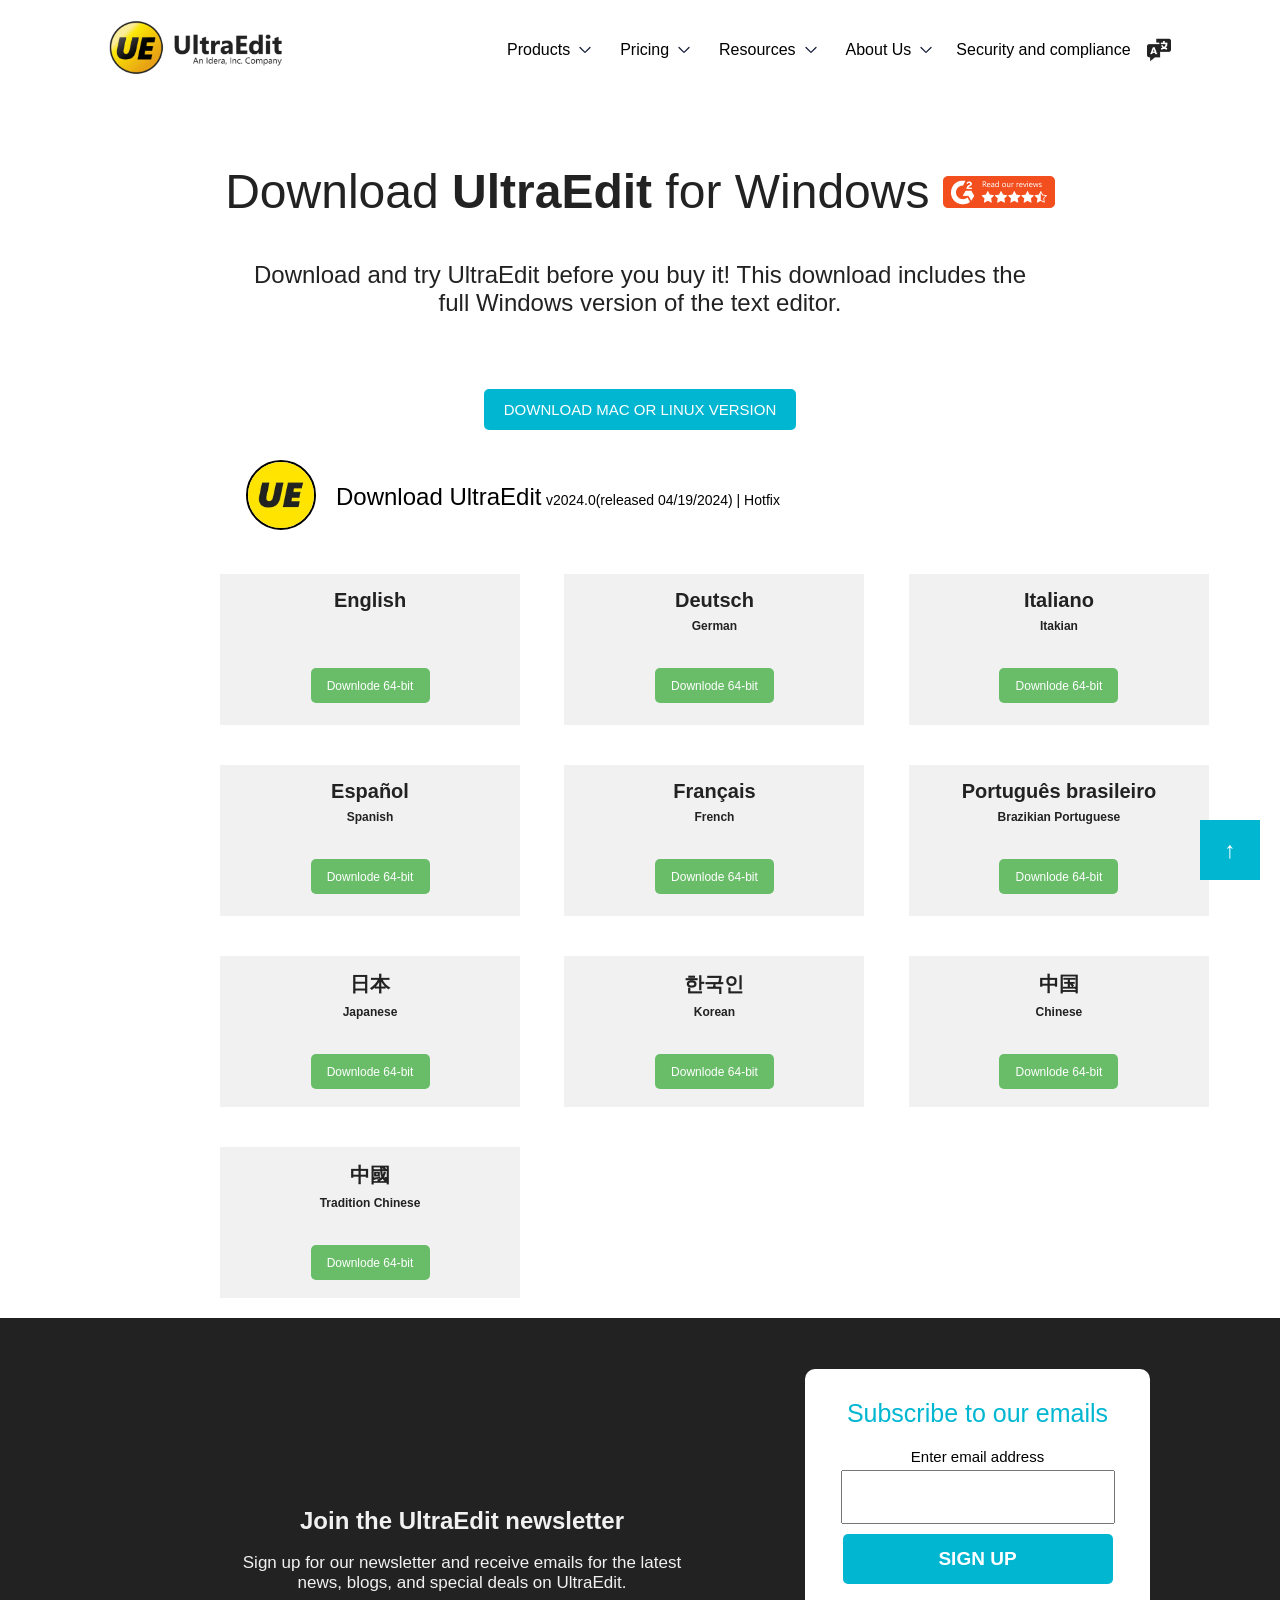
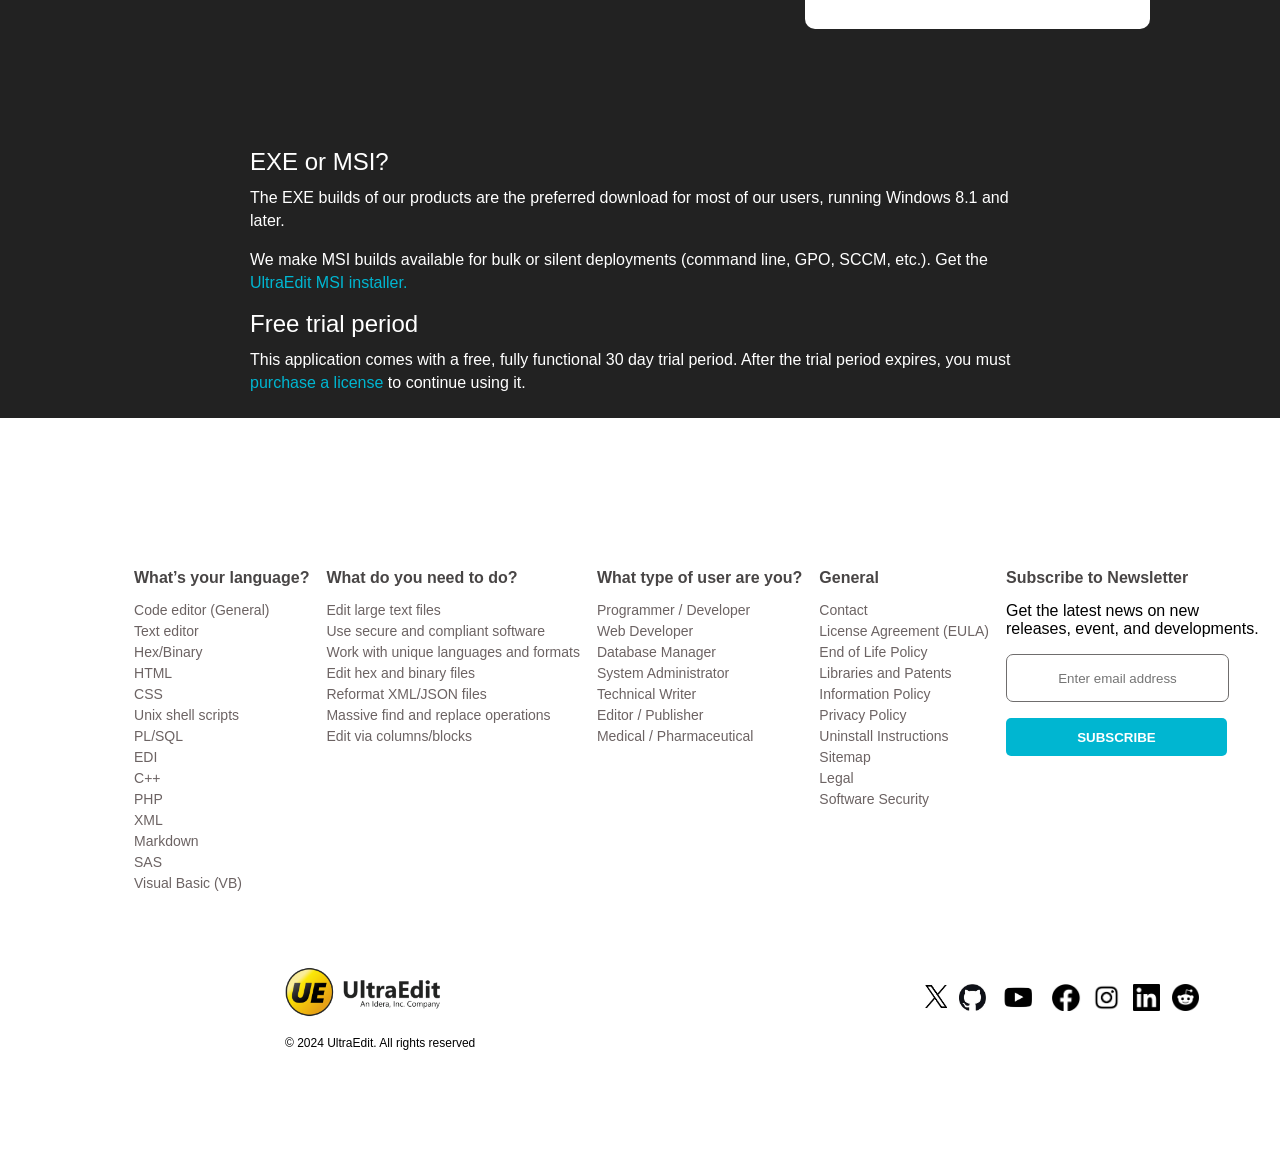
==== index.html @ 859ab71b "update files" ====
<!DOCTYPE html>
<html lang="en">

<head>
    <meta charset="UTF-8">
    <meta name="viewport" content="width=device-width, initial-scale=1.0">
    <title>UltraEdit Clone</title>
    <link rel="stylesheet" href="style.css">
</head>

<body>
    <header class="header">
        <nav>
            <div class="logo"><a href="index.html"><img src="Photos/logo.png" alt="logo"></a></div>
            <div class="right">
                <ul>
                    <li><span>Products </span><svg width="20" height="20" viewBox="0 0 24 24" fill="none"
                            xmlns="http://www.w3.org/2000/svg">
                            <path
                                d="M6 9L11.2929 14.2929C11.6262 14.6262 11.7929 14.7929 12 14.7929C12.2071 14.7929 12.3738 14.6262 12.7071 14.2929L18 9"
                                stroke="#141B34" stroke-width="1.5" stroke-linecap="round" stroke-linejoin="round" />
                        </svg>
                    </li>
                    <li><span>Pricing </span><svg width="20" height="20" viewBox="0 0 24 24" fill="none"
                            xmlns="http://www.w3.org/2000/svg">
                            <path
                                d="M6 9L11.2929 14.2929C11.6262 14.6262 11.7929 14.7929 12 14.7929C12.2071 14.7929 12.3738 14.6262 12.7071 14.2929L18 9"
                                stroke="#141B34" stroke-width="1.5" stroke-linecap="round" stroke-linejoin="round" />
                        </svg>
                    </li>
                    <li><span>Resources </span><svg width="20" height="20" viewBox="0 0 24 24" fill="none"
                            xmlns="http://www.w3.org/2000/svg">
                            <path
                                d="M6 9L11.2929 14.2929C11.6262 14.6262 11.7929 14.7929 12 14.7929C12.2071 14.7929 12.3738 14.6262 12.7071 14.2929L18 9"
                                stroke="#141B34" stroke-width="1.5" stroke-linecap="round" stroke-linejoin="round" />
                        </svg>
                    </li>
                    <li><span>About Us </span><svg width="20" height="20" viewBox="0 0 24 24" fill="none"
                            xmlns="http://www.w3.org/2000/svg">
                            <path
                                d="M6 9L11.2929 14.2929C11.6262 14.6262 11.7929 14.7929 12 14.7929C12.2071 14.7929 12.3738 14.6262 12.7071 14.2929L18 9"
                                stroke="#141B34" stroke-width="1.5" stroke-linecap="round" stroke-linejoin="round" />
                        </svg>
                    </li>
                    <li> Security and compliance <img src="Photos/lang.png" alt="pic"></li>
                </ul>
            </div>
        </nav>
        <div class="heading1">Download
            <strong>UltraEdit</strong> for Windows <a href="https://www.g2.com/products/ultraedit/reviews" target="_blank"><img src="Photos/Reviews.png" alt="reviews"></a>
        </div>
        <div class="heading2">Download and try UltraEdit before you buy it! This download includes the full Windows
            version of the text editor.
        </div>
        <div class="indexButton">
        <a href="mac&linux.html"><button>DOWNLOAD MAC OR LINUX VERSION</button></a>
    </div>
        <div class="mainHeading">
            <div class="imglogo"><img src="Photos/logo1.jpeg" alt="logo"></div>
            <div>
                <span class="heading3">Download UltraEdit</span>
                <span><small>v2024.0(released 04/19/2024) | Hotfix</small></span>
            </div>
        </div>
    </header>
    <main class="body">
        <span class="box">
            <h1>English</h1>
            <button class="english"><a href="files/ue_english_64.exe">Downlode 64-bit</a></button>
        </span>
        <span class="box">
            <h1>Deutsch</h1>
            <h5>German</h5>
            <button><a href="files/ue_german_64.exe">Downlode 64-bit</a></button>
        </span>
        <span class="box">
            <h1>Italiano</h1>
            <h5>Itakian</h5>
            <button><a href="files/ue_italian_64.exe">Downlode 64-bit</a></button>
        </span>
        <span class="box">
            <h1>Español</h1>
            <h5>Spanish</h5>
            <button><a href="files/ue_spanish_64.exe">Downlode 64-bit</a></button>
        </span>
        <span class="box">
            <h1>Français</h1>
            <h5>French</h5>
            <button><a href="files/ue_french_64.exe">Downlode 64-bit</a></button>
        </span>
        <span class="box">
            <h1>Português brasileiro</h1>
            <h3>Brazikian Portuguese</h3>
            <button><a href="files/ue_portuguese_64.exe">Downlode 64-bit</a></button>
        </span>
        <span class="box">
            <h1>日本</h1>
            <h5>Japanese</h5>
            <button><a href="files/ue_japanese_64.exe">Downlode 64-bit</a></button>
        </span>
        <span class="box">
            <h1>한국인</h1>
            <h5>Korean</h5>
            <button><a href="files/ue_korean_64.exe">Downlode 64-bit</a></button>
        </span>
        <span class="box">
            <h1>中国</h1>
            <h5>Chinese</h5>
            <button><a href="files/ue_chinese_64.exe">Downlode 64-bit</a></button>
        </span>
        <span class="box">
            <h1>中國</h1>
            <h3>Tradition Chinese</h3>
            <button><a href="files/ue_chinese_traditional_64.exe">Downlode 64-bit</a></button>
        </span>
    </main>
    <footer>
        <div class="container">
            <div class="nav">
                <b>Join the UltraEdit newsletter</b>
                <p>Sign up for our newsletter and receive emails for the latest news, blogs, and special deals on
                    UltraEdit.</p>
            </div>
            <div class="box1">
                <h2>Subscribe to our emails</h2>
                <p>Enter email address</p>
                <input type="email" >
                <button>SIGN UP</button>
            </div>
        </div>
        <div class="box2">
            <h2>EXE or MSI?</h2>
            <p>The EXE builds of our products are the preferred download for most of our users, running Windows 8.1 and
                later.</p>
            <p>We make MSI builds available for bulk or silent deployments (command line, GPO, SCCM, etc.). Get the <a
                    href="msi_installer.html">UltraEdit MSI installer.</a> </p>
            <h2>Free trial period</h2>
            <p>This application comes with a free, fully functional 30 day trial period. After the trial period expires,
                you must <a href="purchase_license.html">purchase a license </a> to continue using it.</p>
        </div>
        <div class="container2">
            <div class="box3a">
                <div class="box4">
                    <h4>What’s your language?</h4>
                    <a href="codeEditor.html">Code editor (General)</a>
                    <a href="text_editor.html">Text editor</a>
                    <a href="hex_editor.html">Hex/Binary</a>
                    <a href="">HTML</a>
                    <a href="">CSS</a>
                    <a href="">Unix shell scripts</a>
                    <a href="">PL/SQL</a>
                    <a href="">EDI</a>
                    <a href="">C++</a>
                    <a href="">PHP</a>
                    <a href="">XML</a>
                    <a href="">Markdown</a>
                    <a href="">SAS</a>
                    <a href="">Visual Basic (VB)</a>
                </div>
                <div class="box4">
                    <h4>What do you need to do?</h4>
                    <a href="">Edit large text files</a>
                    <a href="">Use secure and compliant software</a>
                    <a href="">Work with unique languages and formats</a>
                    <a href="">Edit hex and binary files</a>
                    <a href="">Reformat XML/JSON files</a>
                    <a href="">Massive find and replace operations</a>
                    <a href="">Edit via columns/blocks</a>
                </div>
                <div class="box4">
                    <h4>What type of user are you?</h4>
                    <a href="">Programmer / Developer</a>
                    <a href="">Web Developer</a>
                    <a href="">Database Manager</a>
                    <a href="">System Administrator</a>
                    <a href="">Technical Writer</a>
                    <a href="">Editor / Publisher</a>
                    <a href="">Medical / Pharmaceutical</a>
                </div>
                <div class="box4">
                    <h4>General</h4>
                    <a href="">Contact</a>
                    <a href="">License Agreement (EULA)</a>
                    <a href="">End of Life Policy</a>
                    <a href="">Libraries and Patents</a>
                    <a href="">Information Policy</a>
                    <a href="">Privacy Policy</a>
                    <a href="">Uninstall Instructions</a>
                    <a href="">Sitemap</a>
                    <a href="">Legal</a>
                    <a href="">Software Security</a>
                </div>
                <div class="box4">
                    <h4>Subscribe to Newsletter</h4>
                    <p>Get the latest news on new releases, event, and developments.</p>
                    <input type="email" name="email" placeholder="Enter email address" id="inputemail">
                    <button type="submit">SUBSCRIBE</button>
                </div>
            </div>
            <div class="box5">
                <img src="Photos/logo.png" alt="logo">
                <h4>&#169 2024 UltraEdit. All rights reserved</h4>
            </div>
            <div class="box6">
                <span><a href="https://x.com/_ashwanik0777" target="_blank"><img src="Photos/twitter.png" alt="twitter"></a></span>
                <span><a href="https://github.com/ashwanik0777" target="_blank"><img src="Photos/github.png"
                            alt="github"></a></span>
                <span><img src="Photos/youtube.png" alt="youtube"></span>
                <span><img src="Photos/facebook.png" alt="facebook"></span>
                <span><a href="https://www.instagram.com/ashwanik0777/" target="_blank"><img src="Photos/instagram.png"
                            alt="instagram"></a></span>
                <span><a href="https://www.linkedin.com/in/ashwanik0777/" target="_blank"><img src="Photos/linkedin.png"
                            alt="linkedin"></a></span>
                <span><img src="Photos/reddit.png" alt="reddit"></span>
            </div>
            <button class="scroller" onclick="scrollToTop()">&uarr;</button>
        </div>
        </footer>
        <script src="script.js"></script>
    </body>
    </html>
---- style.css ----
@import url('https://fonts.googleapis.com/css2?family=Nunito:ital,wght@0,200..1000;1,200..1000&family=Roboto:ital,wght@0,100;0,300;0,400;0,500;0,700;0,900;1,100;1,300;1,400;1,500;1,700;1,900&display=swap');

* {
    padding: 0;
    margin: 0;
    font-family: 'Segoe UI', Tahoma, Geneva, Verdana, sans-serif;
}

button a{
    text-decoration: none;
}

.logo img {
    width: 174px;
    height: 55px;
}

.header nav{
    display: flex;
    justify-content: space-around;
    align-items: center;
    font-family: "Segoe UI";
    margin-top: 20px;
}
.right ul {
    display: flex;
    gap: 20px;
}

.right ul li {
    list-style: none;
    display: flex;
    align-items: center;
    cursor: pointer;
}

.right ul li span {
    padding: 0 5px;
}

.right ul li img {
    padding-left: 16px;
}

.mainHeading {
    display: flex;
    align-items: center;
    flex-wrap: wrap;
}

.mainHeading div {
    margin-left: 20px;
    margin-bottom: 20px;
}

.heading1 {
    font-size: 48px;
    text-align: center;
    margin-top: 85px;
    color: #222222;
}

.heading2 {
    text-align: center;
    font-size: 24px;
    padding: 42px 236px;
    color: #222222;
    font-weight: 500;
}
.indexButton{
    display: flex;
    justify-content: center;
    margin: 30px 0px;
}
.indexButton button {
    background-color: #00b6d1;
    color: #ffffff;
    border-radius: 5px;
    font-size: 15px;
    border: none;
    padding: 12px 20px;
    cursor: pointer;
}

.body {
    margin-left: 200px;
}

.box {
    display: inline-flex;
    background-color: #f1f1f1;
    height: 136px;
    width: 300px;
    margin: 20px;
    flex-wrap: wrap;
    justify-content: center;
    align-content: flex-start;
    flex-direction: row;
    padding-top: 15px;
    text-decoration: none;
}

h1 {
    text-align: center;
    font-size: 20px;
    color: #222222;
}

h5 {
    margin: 7px 118px;
    font-size: 12px;
    color: #222222;
}

h3 {
    margin: 7px 80px;
    font-size: 12px;
    color: #222222;

}

main span button {
    margin: 28px 90px;
    height: 35px;
    width: 119px;
    background-color: #5cb85ce8;
    border-radius: 5px;
    font-size: 12px;
    border: none;
    cursor: pointer;
    text-decoration: none;
}

.english {
    margin: 56px 90px;
}

.box a {
    text-decoration: none;
    color: #ffffff;
}
.imglogo img {
    height: 66px;
    border: 2px solid black;
    border-radius: 50%;
    margin-left: 226px;

}

span small{
    font-size: 14px;
}

.heading3 {
    font-size: 24px;
}

footer {
    background-color: #222222;
    height: 700px;
    width: 100%;
}
.container1{
    background-color: #222222;
    height: 900px;
    width: 100%;
    padding-top:20px ;
    line-height: 28px;
}
footer .container{
    margin: 0px 200px;
    display: inline-flex;

}

footer .nav {
    width: 514px;
    margin: 189px 13px 0px 5px;
    text-align: center;
    color: #f1f1f1;
}

b {
    font-weight: bold;
    font-size: 24px;
}

.nav p {
    padding: 18px;
    font-size: 17px;
}

.box1 {
    height: 260px;
    width: 345px;
    background-color: #ffffff;
    margin: 51px 73px;
    border-radius: 10px;
    text-align: center;

}

.box1 h2 {
    font-size: 25px;
    font-weight: lighter;
    padding-top: 30px;
    color: #00b6d1;
}

.box1 p {
    margin-top: 20px;
    font-size: 15px;
}

input {
    height: 50px;
    width: 270px;
    margin: 5px 23px;
}

.box1 button {
    height: 50px;
    width: 270px;
    margin: 5px 23px;
    font-size: 19px;
    font-weight: bolder;
    color: #ffffff;
    background-color: #00b6d1;
    border-radius: 5px;
    border: none;
}

.box2 {
    margin: 68px 250px;
    color: #ffffff;
}

.box2 h2 {
    font-size: 24px;
    font-weight: lighter;
    padding: 0px 0px 10px;
}

.box2 p {
    font-size: 16px;
    padding: 0px 0px 16px;
    line-height: 23px;
}

.box2 a {
    text-decoration: none;
    color: #00b6d1;
}

.container2 {
    height: 500px;
    width: 100%;
}

.box3 {
    display: flex;
    margin: 0px 231px 0px 185px;
    justify-content: space-around;
    align-items: flex-start;
}
.box3a{
    display: flex;
    justify-content: space-evenly;
    align-items: flex-start;
}
.box4 {
    display: grid;
    align-content: space-between;
    margin: 91px -117px 0px 0px;
}

.box4 h4 {
    font-size: 16px;
    padding-bottom: 15px;
    color: #484545;
    font-weight: 600;

}

.box4 a {
    padding-bottom: 5px;
    text-decoration: none;
    font-size: 14px;
    color: #6c6363;
    font-weight: lighter;
}

.box4 input {
    text-align: center;
    border-radius: 7px;
    height: 46px;
    width: 221px;
    margin: 16px 0px;
    border: 1px solid rgb(111 109 109);
}

.box4 button {
    text-align: center;
    border-radius: 5px;
    height: 38px;
    width: 221px;
    border: none;
    background-color: #00b6d1;
    color: rgb(255, 255, 255);
    font-weight: bold;
}

.box4 p {
    width: 257px;
}

.box6 {
    margin: -180px 0px 0px 920px;
}

.box6 img {
    height: 27px;
    margin: 4px;
}

.box5 img {
    margin: 71px 0px 10px 285px;
    height: 50px;
}

.box5 h4 {
    font-size: 12px;
    font-weight: lighter;
    margin: 5px 0px 10px 285px;
    padding-bottom: 100px;
}

.scroller {
    position: fixed;
    bottom: 20px;
    right: 20px;
    height: 60px;
    width: 60px;
    border: none;
    background-color: #00b6d1;
    cursor: pointer;
    display: flex;
    align-items: center;
    justify-content: center;
    color: #ffffff;
    font-size: 23px;
}

.paramac {
    font-size: 24px;
    padding: 65px 275px;
    font-weight: normal;
    text-align: center;
}

.downloadbutton button {
    margin: 0px 41px 50px 0px;
    width: 315px;
    font-size: medium;
    height: 50px;
    background-color: #00b6d1;
    border: none;
    cursor: pointer;
    color: #ffffff;
    border-radius: 8px;
}
.downloadbutton {
    margin-left: 250px;
}

.imglogo1 img {
    height: 66px;
    border: 2px solid black;
    border-radius: 50%;
    margin-left: 245px;
}

.bigbox {
    height: 191px;
    width: 461px;
    margin: 40px 0px 70px 255px;
    background-color: #f3f3f3;
}

.bigbox h1 {
    padding: 35px 10px 20px 10px;
    font-size: 24px;
}

.bigbox h4 {
    text-align: center;
    font-size: 14px;
    font-weight: 100;
}

.bigbox button {
    margin: 30px 0px 10px 173px;
    height: 35px;
    width: 119px;
    background-color: #00b6d1;
    border-radius: 5px;
    font-size: 12px;
    border: none;
    color: #ffffff;
    cursor: pointer;
}
.samebox {
    display: flex;
    margin: 30px 0px 50px 256px;
    flex-wrap: wrap;
    justify-content: center;
}

.samebox1 {
    height: 191px;
    width: 309px;
    background-color: #f1f1f1;
    margin: 0px 15px;
    text-align: center;
    padding-top: 30px;
}

.samebox1 h1 {
    text-align: center;
    font-size: 24px;
}

.samebox2 {
    height: 200px;
    width: 479px;
    background-color: #f1f1f1;
    margin: 31px 15px;
    text-align: center;
    padding-top: 40px;
}

.samebox button {
    margin: 56px 90px;
    height: 35px;
    width: 119px;
    background-color: #00b6d1;
    border-radius: 5px;
    font-size: 12px;
    border: none;
    cursor: pointer;
    color: #ffffff;
}
.samebox h1 {
    font-weight: 600;
    font-size: 20px;
    margin-top: 10px;
}

.samebox h4 {
    font-size: 12px;
    font-weight: lighter;
    margin-top: 10px;
}

.samebox h2 {
    font-size: 14px;
    font-weight: lighter;
    margin-top: 10px;
}

.codenav {
    margin-top: 35px;
}

.codenav span {
    padding: 0px 215px;
}

.codenav span a {
    text-decoration: none;
    color: #373535;
}

.codenav .home,
.codenav .home a {
    color: #b7b0b0;
}

.codedisc,
.relese2024 {
    margin: 50px 250px;
    font-size: 24px;
    text-align: center;
    line-height: 1.4em;
}

.codedisc a {
    text-decoration: none;
    color: #0C71C3;
}

.codedisc h2 {
    font-size: 24px;
    font-weight: lighter;
    text-align: center;
    padding-top: 20px;
}

.codedisc button,
.relese2024 button {
    margin: 50px 25px;
    height: 55px;
    width: 190px;
    background-color: #00b6d1;
    border-radius: 5px;
    font-size: 16px;
    border: none;
}

.codedisc a button {
    color: #f1f1f1;
}

.featureContainer {
    background-color: #222222;
    color: #ffffff;
}

.featureContainer h2,
.featureContainer2 h2 {
    font-size: 32px;
    padding: 70px;
    text-align: center;
    font-weight: lighter;
}

.featureContainer ul,
.featureContainer2 ul {
    display: list-item;
    padding: 20px 0px 100px 300px;
}

.featureContainer ul li,
.featureContainer2 ul li {
    padding-top: 3px;
    font-size: 16px;
    line-height: 1.4em;
}

.featureContainer2 {
    background-color: #2D2D2D;
    color: #ffffff;
}

.featureContainer ul a,
.featureContainer2 ul a {
    text-decoration: none;
    color: #00b6d1;
}

.relese2024 img {
    position: relative;
    max-width: 100%;
    height: auto;
    padding: 30px 0px;
}

.relese2024 .learnmore {
    border: 1px solid #00b6d1;
    background-color: #ffffff;
}

.relese2024 .learnmore a {
    color: #00b6d1;
    text-decoration: none;
}

.relese2024 .download a {
    text-decoration: none;
    color: white;
}

.ultraedit2024_discription p {
    font-size: 16px;
    padding: 10px 250px;
    color: #222222;
    font-family: "Nunito", sans-serif;
}

.tour_releses {
    background-color: #f9f9f9;
    width: 849px;
    height: 260px;
    margin: 30px 270px;
    padding: 55px 30px 0px 54px;
    display: flex;
}

.tour_releses h1 {
    font-size: 30px;
    font-weight: lighter;
    text-align: start;
    color: #222222;
}

.tour_releses p {
    margin: 25px 50px 0px 0px;
    font-size: 17px;
    color: #222222;
}

.tour_releses button,
.trialversiondownlode button {
    height: 50px;
    width: 242px;
    background-color: #00b6d1;
    border-radius: 5px;
    border: none;
    margin: 30px 0px;
    color: #ffffff;
    font-size: 14px;
}

.trialversiondownlode {
    background-color: #F2F2F2;
    width: 100%;
    height: 100px;
    border: 1px solid #d7d7d7;
    display: flex;
    justify-content: space-evenly;
    align-items: center;
    text-decoration: none;
}

.trialversiondownlode p {
    font-size: 16px;
    line-height: 1.5em;
}

.license {
    height: 1000px;
    width: 1000px;
    background-color: #f8f8f8;
    margin: 30px 0px 10px 230px;
    border-radius: 7px;
    padding-top: 2px;
}

.allAccessLicense {
    height: 250px;
    width: 925px;
    background-color: #D5DCE0;
    margin: 25px 0px 10px 35px;
    border-radius: 15px;
    display: flex;
}

.allAccessLicense .box1 {
    height: 220px;
    width: 447px;
    margin: 14px 6px 0px 8px;
    background: none;
}

.allAccessLicense .box1 span {
    font-size: 30px;
    color: #040404;
    font-weight: 600;
    text-align: end;
}

.allAccessLicense .box1 p {
    font-size: 18px;
    margin-top: 7px;
}

.allAccessLicense .box1 .yellowColour {
    color: #EDB111;
}

.allAccessLicense .box1 button {
    width: 100px;
    height: 37px;
    margin: 25px 2px;
    font-size: 9px;
    border-radius: 4px;
    background-color: #076FA3;
}

.allAccessLicense .box1 .color {
    background-color: #666666;
}

.allAccessLicense .box1 .box10 img {
    width: 230px;
    height: 113px;
    margin-top: -79px;
}

.allAccessLicense .box1 span img {
    width: 30px;
    height: 30px;
}

.license .allAccessLicense .box1 .wml {
    width: 100px;
    height: 100px;
}

.allAccessLicense .box1 .bestValue {
    width: 141px;
    height: 74px;
    margin: -5px 0px 0px -359px;
}

.allAccessLicense .box1 .downlodeLisence {
    display: flex;
    margin-left: -10px;
}

.allAccessLicense .box1 .downlodeLisence img {
    height: 28px;
    padding-top: 20px;
}

.allAccessLicense .box1 .downlodeLisence p {
    font-size: 12px;
    margin: 0px;
    padding: 11px 38px 0px 37px;
    color: #222222;
}

.allAccessLicense .box1 .downlodeLisence div:nth-child(1) {
    margin: 0px -60px 0px -30px;
}

.allAccessLicense .box1 .downlodeLisence div:nth-child(3) {
    margin: 0px -16px 0px -24px;
}

.license .licenseTypes {
    display: flex;
    flex-wrap: wrap;
    text-align: center;
    justify-content: center;

}

.license .licenseTypes .box11 {
    height: 270px;
    width: 300px;
    margin: 25px 8px 40px 20px;
    text-align: center;
}

.license .licenseTypes .box11 img {
    height: 48px;
    margin: 7px 0px;
}

.license .licenseTypes .box11 h1 {
    font-size: 28px;
    color: #222222;
    margin: 16px 0px;
}

.license .licenseTypes .box11 .p {
    font-size: 16px;
    margin: 20px 0px;
    font-weight: lighter;
    color: #222222;
}

.license .licenseTypes .box11 button {
    height: 44px;
    width: 180px;
    color: white;
    background-color: #222222;
    border-radius: 6px;
    border: none;
    font-size: 16px;
    cursor: pointer;
}

.license .licenseTypes .box11 .pricetoBuy button {
    height: 40px;
    width: 100px;
    color: white;
    border-radius: 5px;
    border: none;
    font-size: 10px;
    margin-top: 10px;
    padding: 0px 3px;
}

.pricetoBuy{
    display: none;
}

.box11 :hover+.pricetoBuy{
    display:block;
}
.box11 button:first-child:hover{
    background-color: #075c86;
}

.box11 .pricetoBuy button:nth-child(1){
    background-color: #075c86;
}
.box11 .pricetoBuy button:nth-child(1):hover{
    background-color: #03496c;
}

.box11 .pricetoBuy button:nth-child(2) {
    background-color: #666;
}
.box11 .pricetoBuy button:nth-child(2):hover {
    background-color: #151414;
    color: #076FA3;
}
.code-btn{
    display: flex;
    justify-content: center;
}
.btn{
    height: 154px;
    width: 320px;
    background-color: #f9f9f9;
    margin: 0px 5px;
    border-radius: 5px;
    display: flex;
    align-items: center;
    flex-wrap: wrap;
    justify-content: center;
    align-content: center;
}
.btn img{
    width: 30px;
    margin-right: 8px;
}
.btn button{
    background-color: #00b6d1;
    height: 47px;
    width: 260px;
    margin-top: 24px;
    border-radius: 5px;
    color: #ffffff;
    border: none;
    cursor: pointer;
}

.btn:nth-child(1),.btn:nth-child(2),.btn:nth-child(3){
    font-size: 24px;
}
.btn small{
    font-size: 14px;
    margin-left: 9px;
}
.slideImg{
    width: 960px;
    height: 539px;
    background-color: #f9f9f9;
    margin: 100px 0px 0px 257px;
}
.slideNav p{
       font-size: 13px;
    color: white;
    padding: 23px 70px 43px 79px;
    background-color: #222;
    margin-top: -6px;
}
.slideFoot{
    display: flex;
    margin-left:20px ;
}
.slideFoot p{
    padding: 14px 6px;
    font-size: 16px;
    text-align: center;
}
.ultraeditUse {
    font-size: 32px;
    display: flex;
    justify-content: center;
    margin-top: 39px;
}
.ultraeditUse strong{
    margin-left: 7px;
}
.textBar{
    display: flex;
    justify-content: space-evenly;
    margin: 66px 248px;
    align-items: center;
    text-align: center;
}
.textBar p{
    margin-top: 25px;
    font-size: 14px;
    color: #222222;
    line-height: 22px;
}
.ueLicensingComes{
    display: flex;
    justify-content: space-evenly;
    text-align: center;
    margin: 60px 65px 0px 145px;
}
.ueLicensingComes img{
    height: 48px;
    margin: 10px;
}
.ueLicensingComes p{
    margin-top: 20px;
    line-height: 25px;
    font-size: 14px;
    color: #222222;
}
.text_Navbar{
    background-color: #222;
    width: 100%;
    height: 2665px;
    color: #ffffff;
    text-align: center;
    margin-top: 120px;
}
.text_Navbar h1{
    font-size: 30px;
    color: #ffffff;
}
.text_Navbar h2{
    font-size: 28px;
    font-weight: lighter;
    padding-top: 90px;
    line-height: 46px;
}
.text_innerNav{
    display: flex;
    flex-wrap: wrap;
    margin: 60px 0px 0px 190px;
    justify-content: center;
}
.text_innerNav2{
    display: flex;
    margin-top: 40px;
    text-align: start;
}
.text_innerNav2 div{
    height: 255px;
    width: 435px;
    margin-right: 130px;
}
.text_innerNav2 h2{
    padding: 0px;
    line-height: normal;
    font-size: 24px;
    font-weight: bold;
}
.text_innerNav2 p{
    margin-top: 20px;
    line-height: 24px;
    font-size: 16px;
}
.text_innerNav2 img{
    width: 385px;
    height: 194px;
}
.text_Navbar2{
    background-color: #2D2D2D;
    width: 100%;
    height: 665px;
    color: #ffffff;
    text-align: center;
}
.text_Navbar2 p{
    font-size: 32px;
    padding-top: 30px;
}
.text_listNav{
    display: flex;
    justify-content: space-evenly;
    text-align: start;
    margin: 100px 255px 0px 255px;
}
.text_listNav ul{
    line-height: 25px;
    padding: 0px 50px;
}
.hex_button{
    display: flex;
    justify-content: center;
}
.hex_button button{
    background-color: #00b6d1;
    height: 47px;
    width: 260px;
    border-radius: 5px;
    color: #ffffff;
    border: none;
    cursor: pointer;
    margin: 10px;
    font-weight: 600;
}
.hex_button button:nth-child(2){
    background-color: #ffffff;
    color: #00b6d1;
    border: 1px solid #00b6d1;
}
.hex_video video{
    background-color: #040404;
    height: 300px;
    width: 600px;
}
.linuxContain{
    display: flex;
}
.letestChanges{
    text-align: center;
    font-size: 16px;
    padding-bottom: 120px;
    margin-top: 50px;
}
.letestChanges a{
    text-decoration: none;
    color: #00b6d1;
}
.letest_container{
    width: 100%;
    height: fit-content;
    
    background-color: #2D2D2D;
    color: #ffffff; 
    
}
.letest_container ul{
    padding:0 0 15px 1em;
}
.letest_container1{
    font-family: 'Segoe UI', sans-serif;
    line-height: 24px;
    display: flex;
    justify-content: center;
}

.letest_container h2{
    font-size: 32px;
    font-weight: lighter;
    padding: 70px;
    text-align: center;
    
}
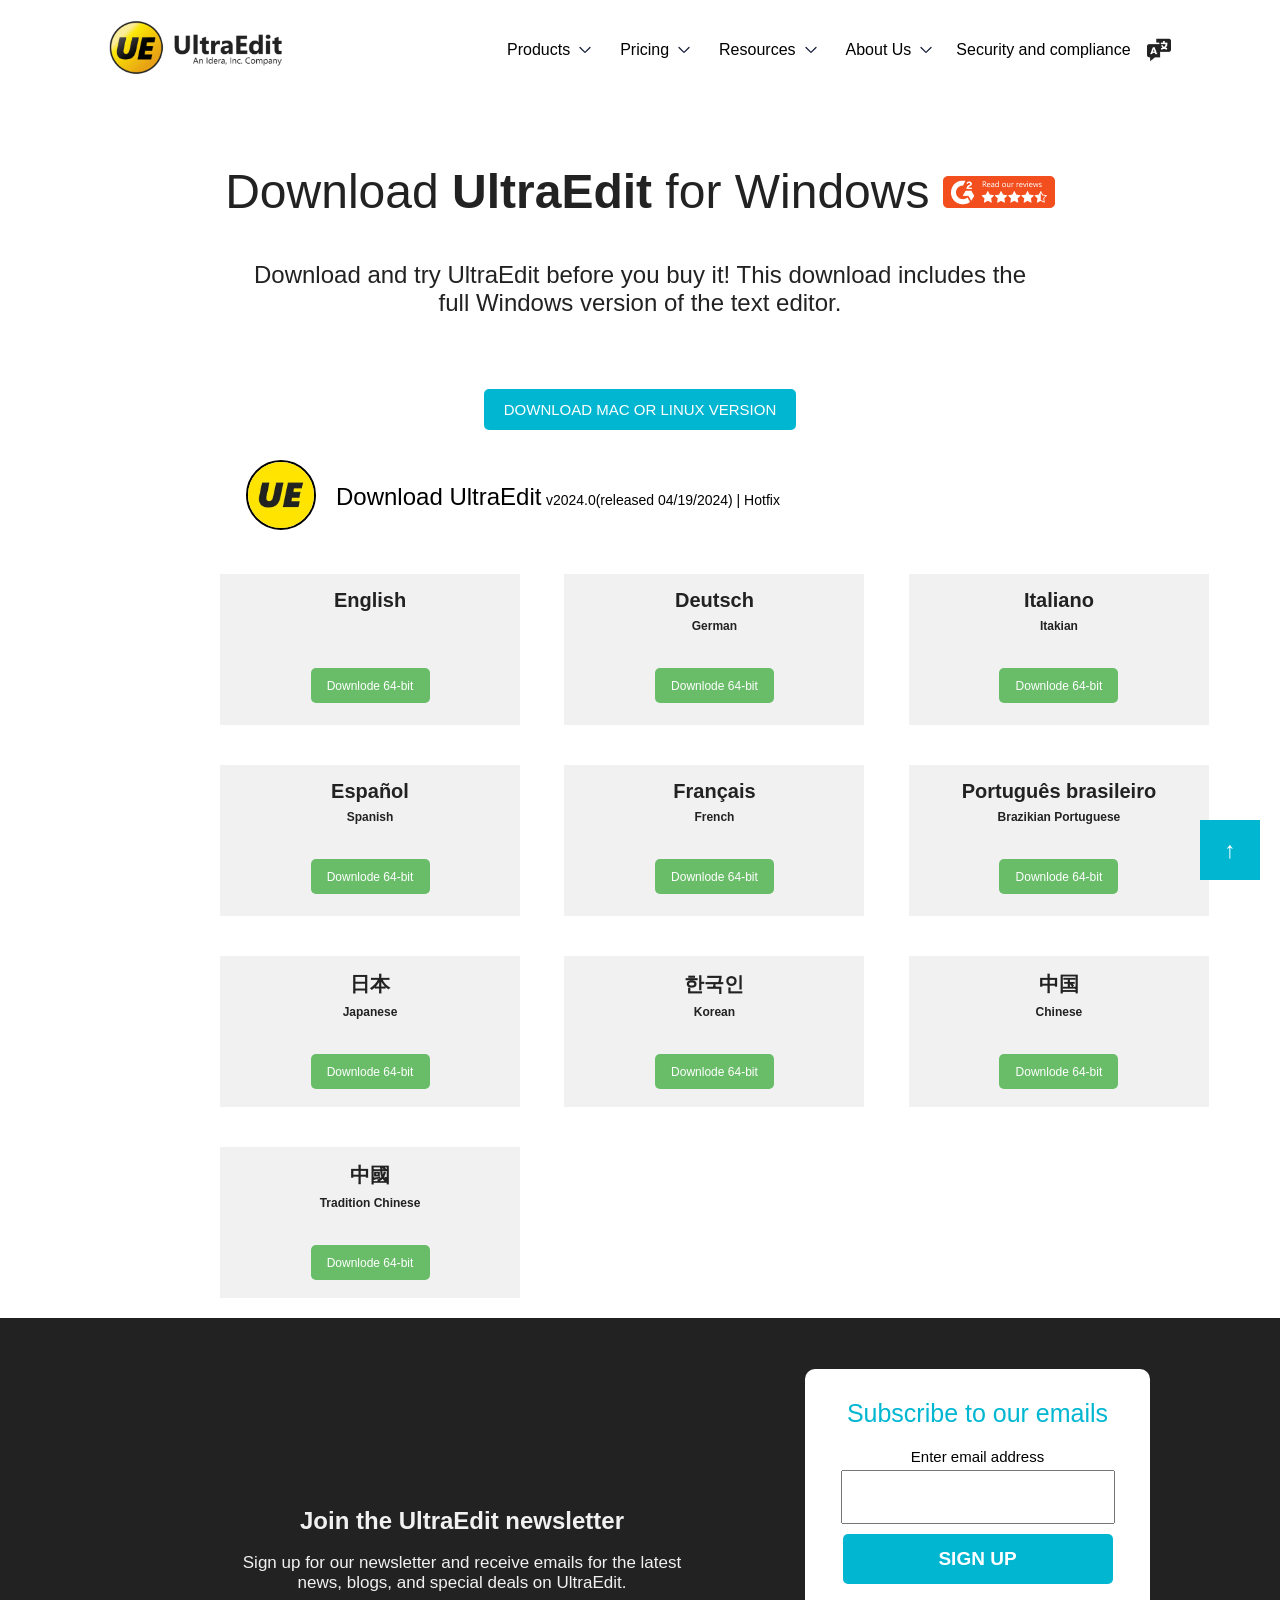
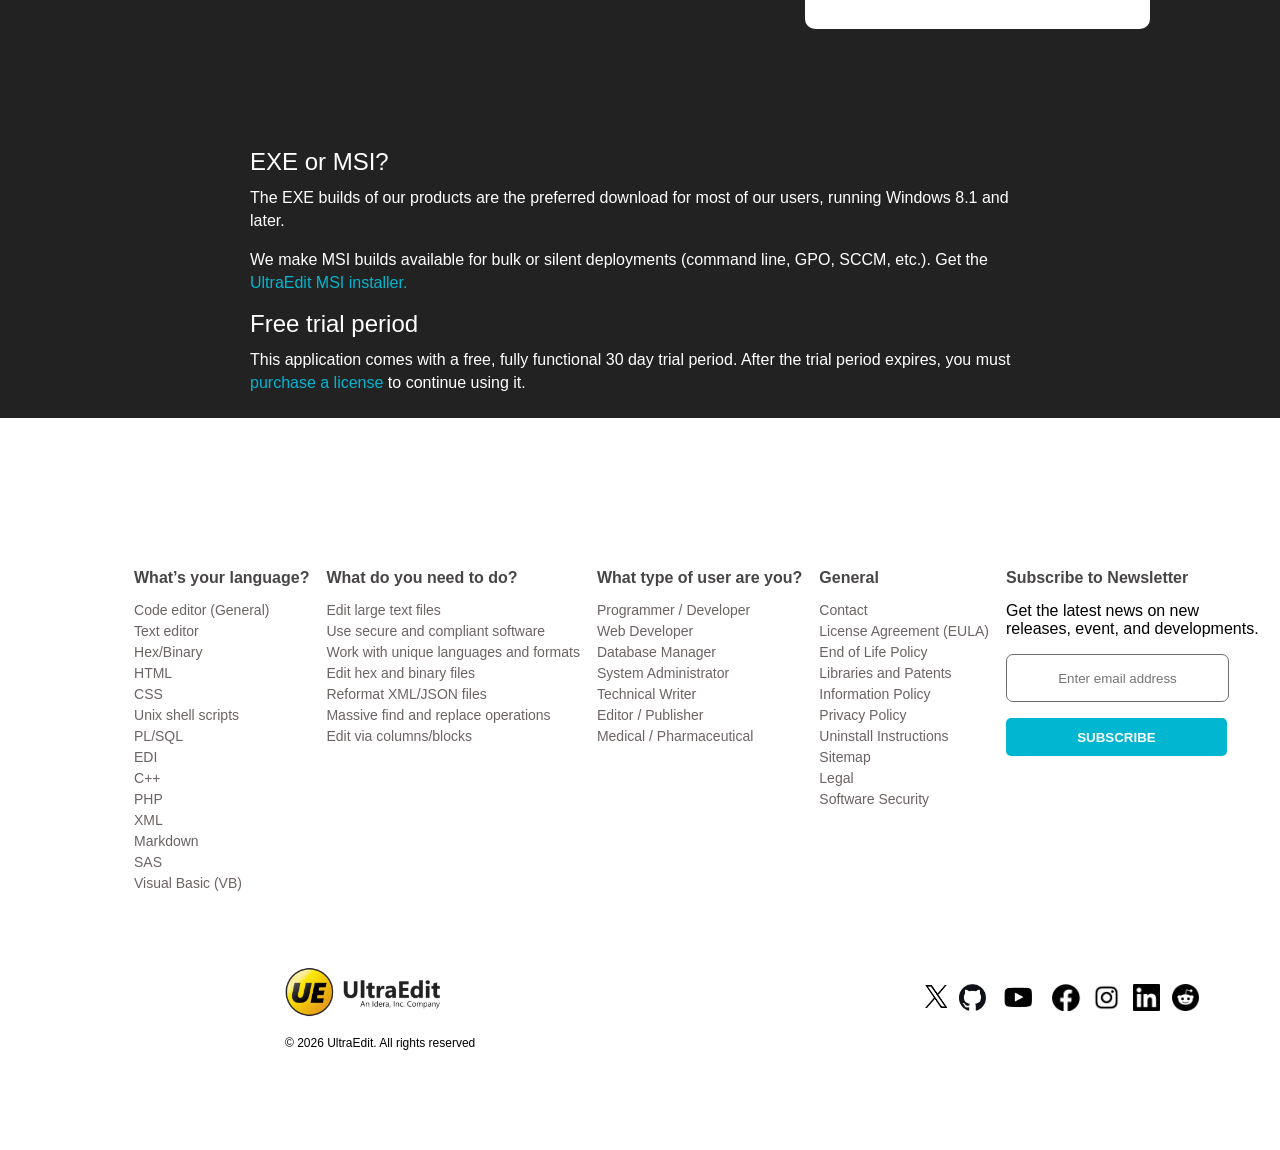
==== commit 81f91c56: "Update index.html" ====
--- a/index.html
+++ b/index.html
@@ -199,7 +199,7 @@
             </div>
             <div class="box5">
                 <img src="Photos/logo.png" alt="logo">
-                <h4>&#169 2024 UltraEdit. All rights reserved</h4>
+                <h4>&#169 2026 UltraEdit. All rights reserved</h4>
             </div>
             <div class="box6">
                 <span><a href="https://x.com/_ashwanik0777" target="_blank"><img src="Photos/twitter.png" alt="twitter"></a></span>
